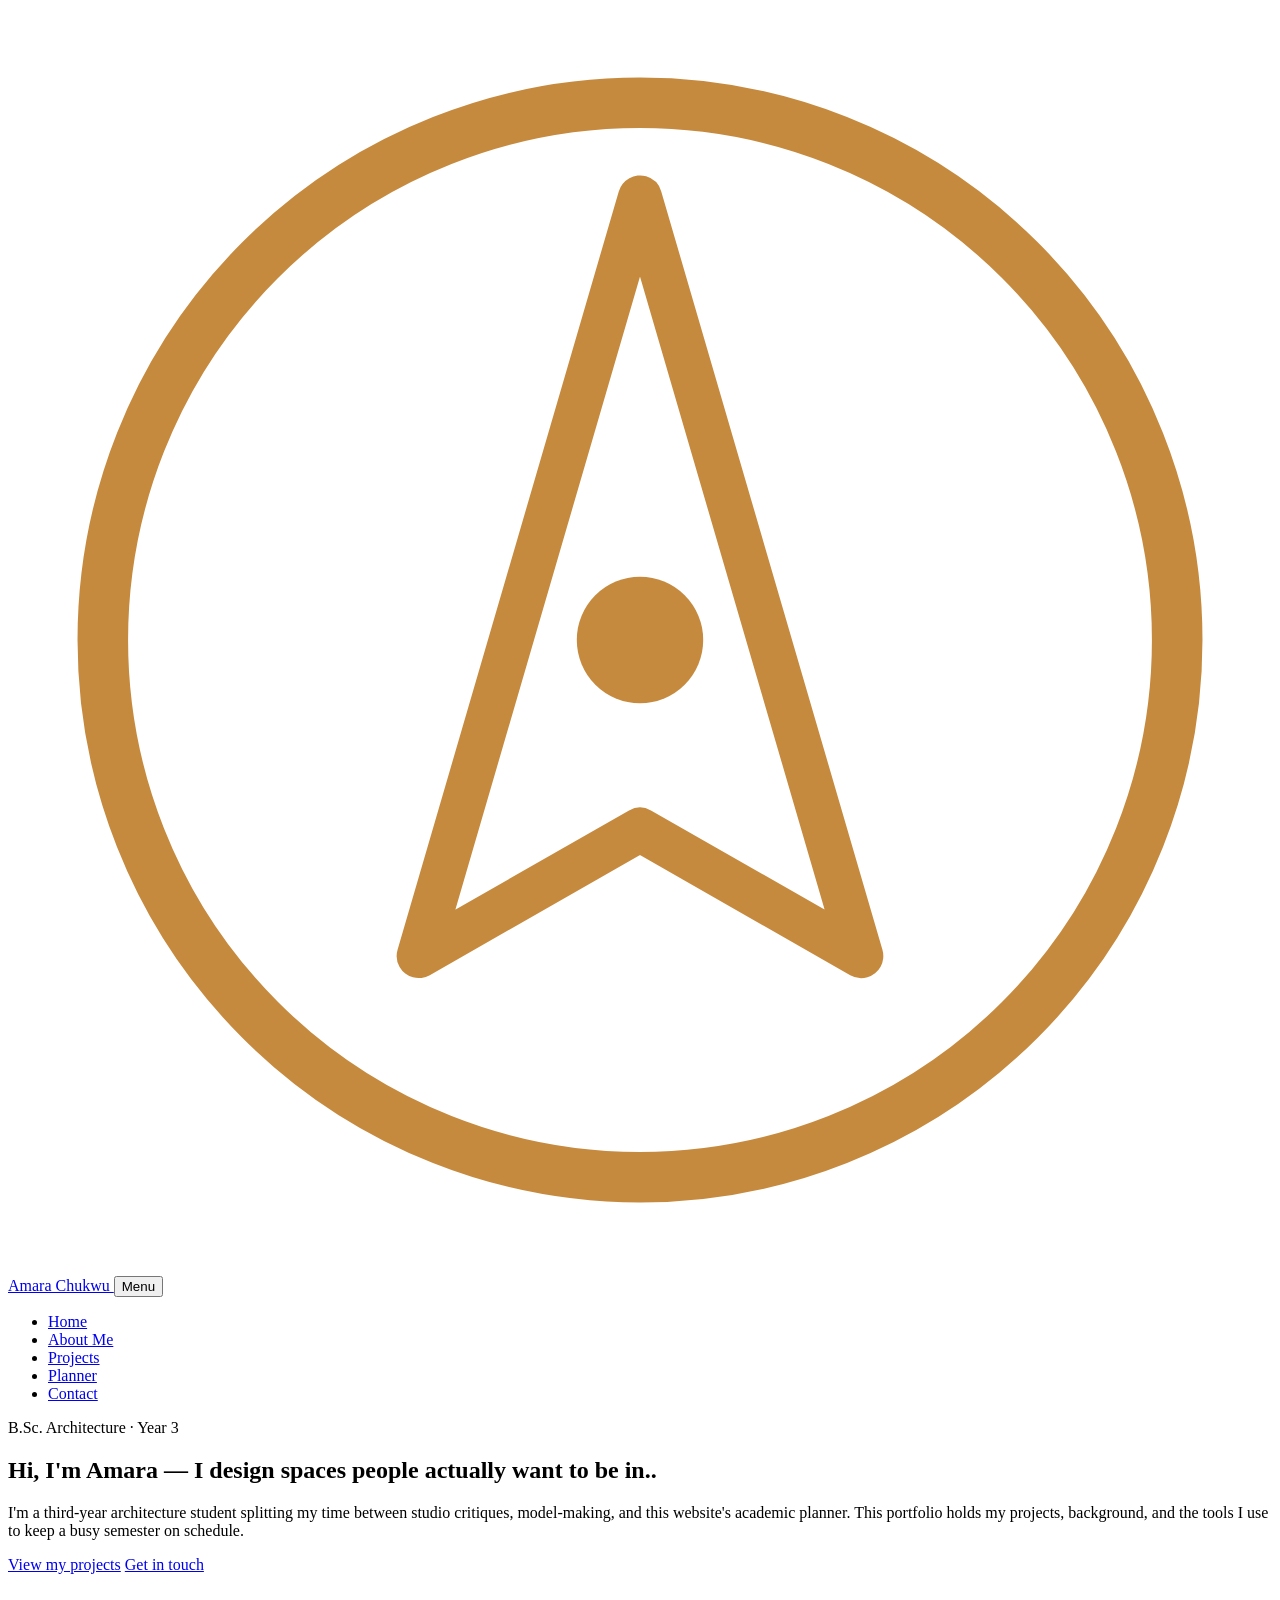
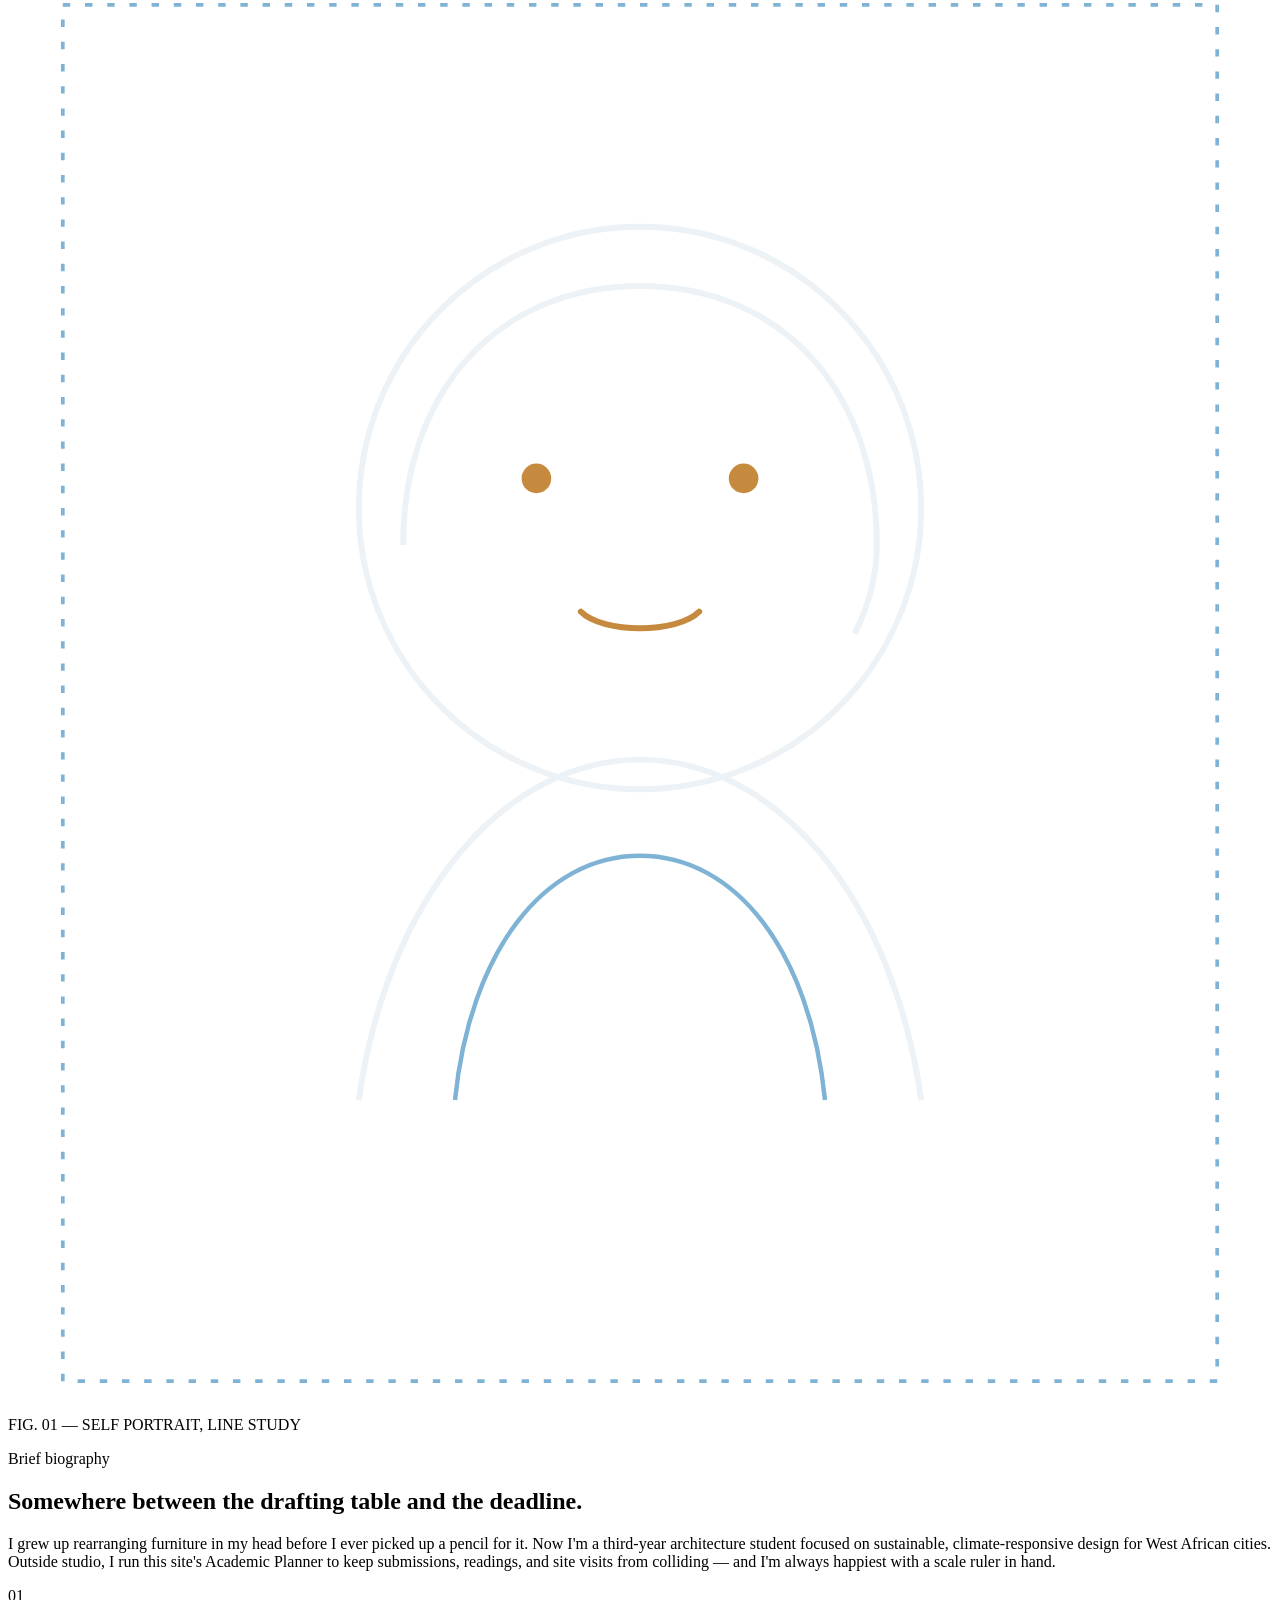
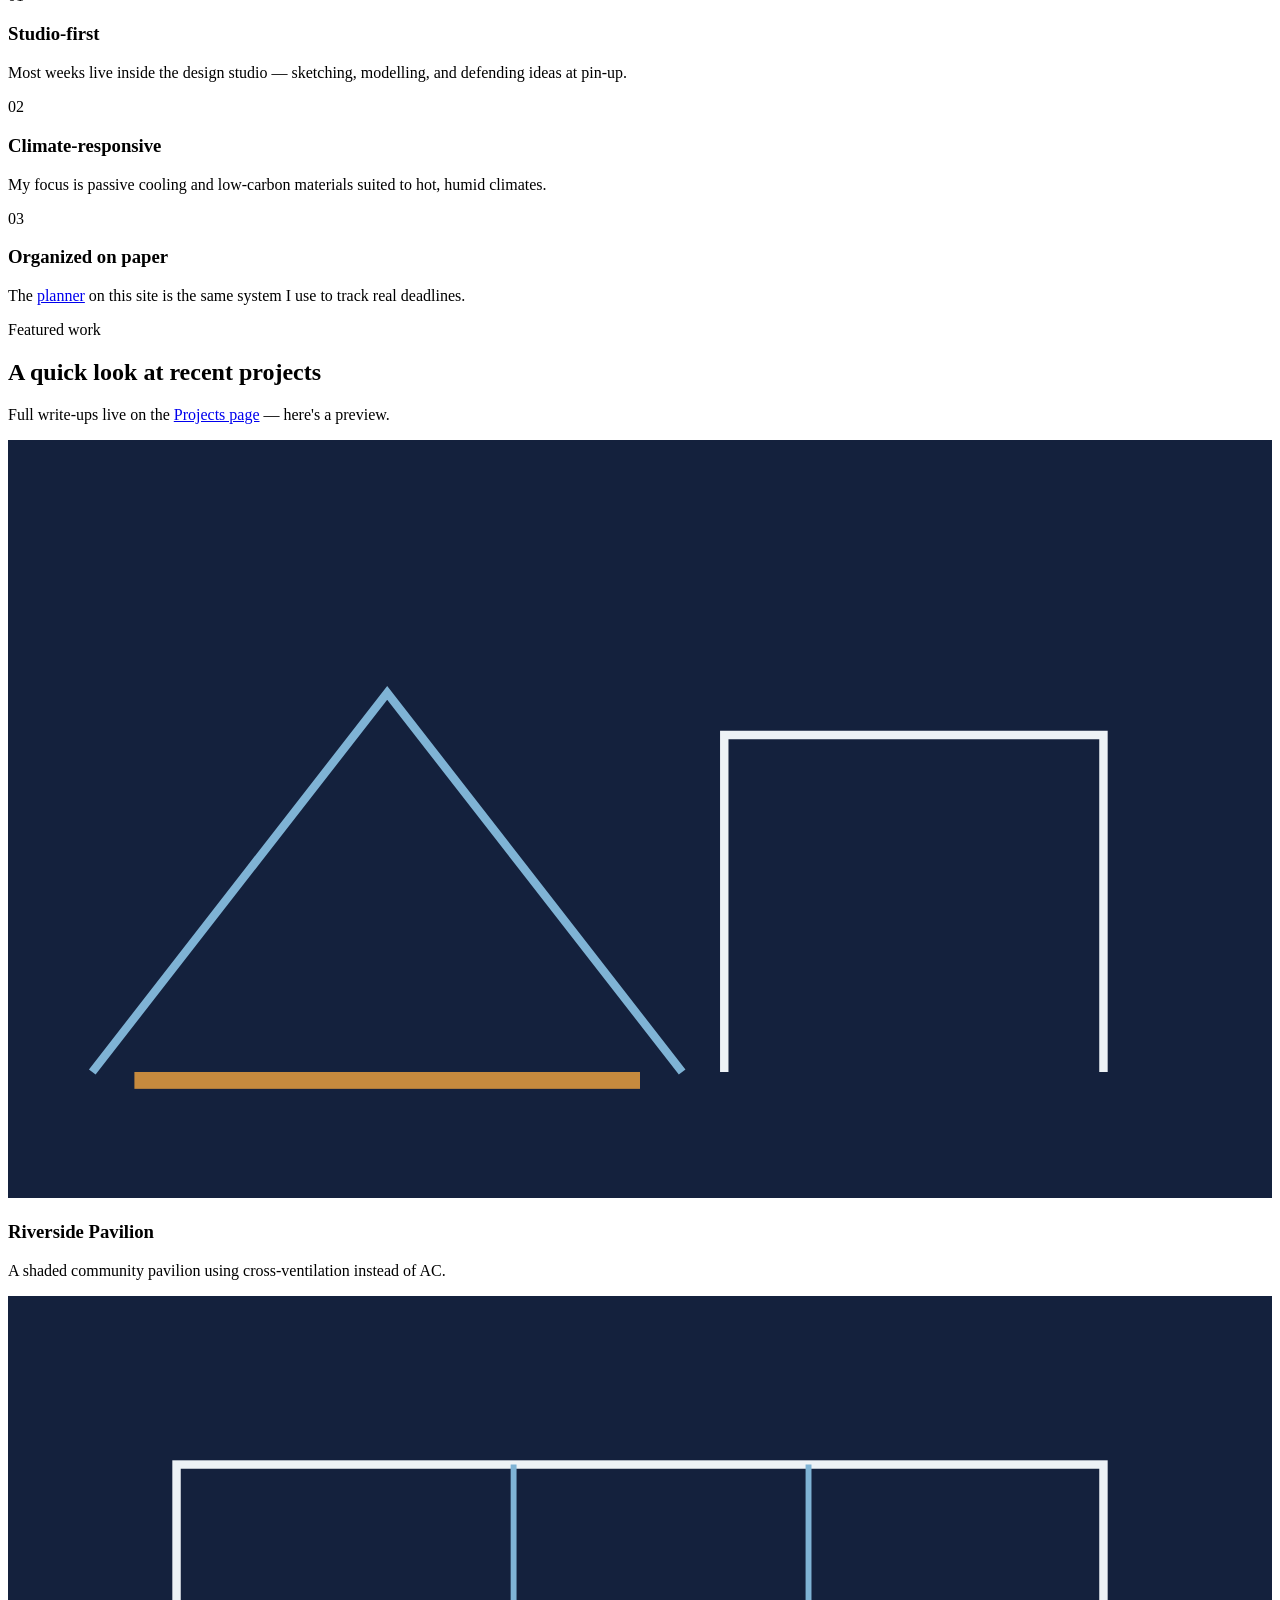
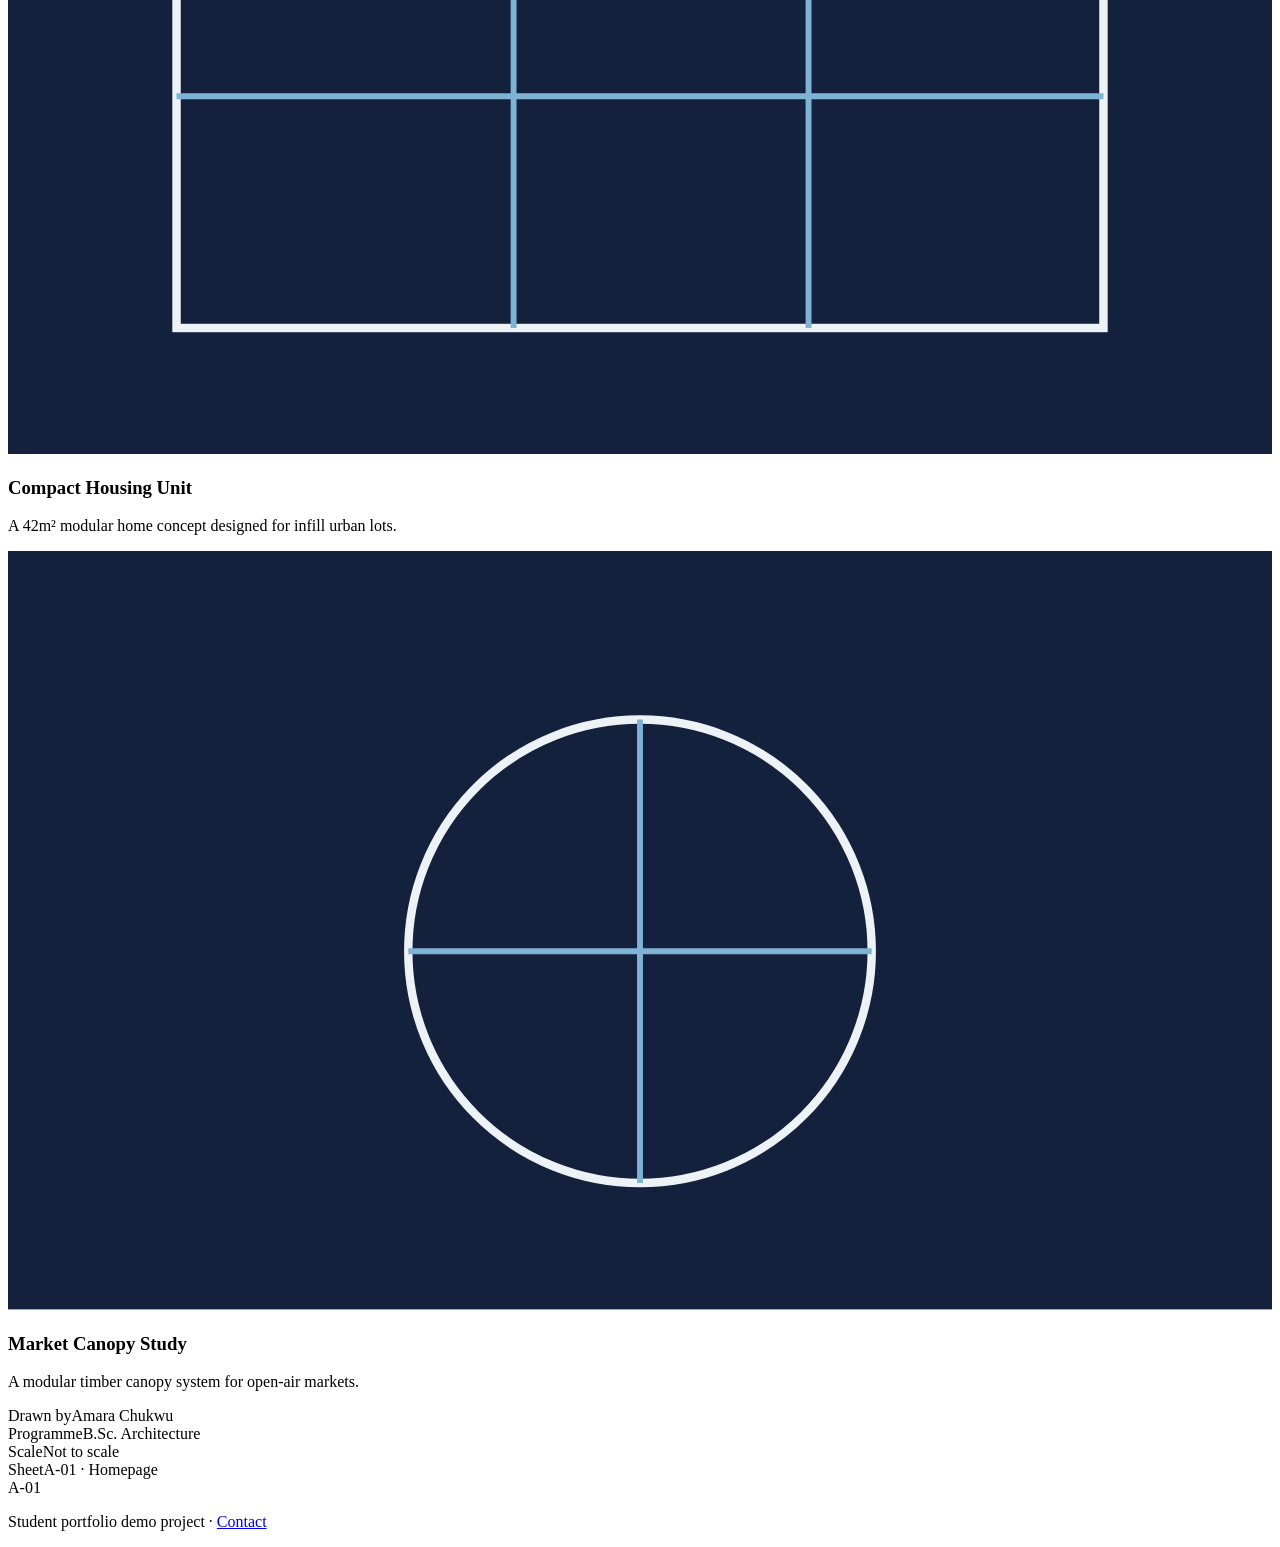
==== index.html @ 4bdb6c4f "first sample commit" ====
<!DOCTYPE html>
<html lang="en">
<head>
<meta charset="UTF-8">
<meta name="viewport" content="width=device-width, initial-scale=1.0">
<title>Amara Chukwu — Architecture Student Portfolio</title>
<meta name="description" content="Academic portfolio and planner for Amara Chukwu, third-year architecture student.">
<link rel="stylesheet" href="css/style.css">
</head>
<body>

<header class="site-header">
  <nav class="nav" aria-label="Primary">
    <a class="brand" href="index.html">
      <svg class="mark" viewBox="0 0 40 40" fill="none" xmlns="http://www.w3.org/2000/svg" aria-hidden="true">
        <circle cx="20" cy="20" r="17" stroke="#C68A3E" stroke-width="1.6"/>
        <path d="M20 6L27 30L20 26L13 30L20 6Z" stroke="#C68A3E" stroke-width="1.4" stroke-linejoin="round"/>
        <circle cx="20" cy="20" r="2" fill="#C68A3E"/>
      </svg>
      Amara Chukwu
    </a>
    <button class="nav-toggle" aria-expanded="false" aria-controls="primary-nav">Menu</button>
    <ul class="nav-links" id="primary-nav">
      <li><a href="index.html" aria-current="page">Home</a></li>
      <li><a href="about.html">About Me</a></li>
      <li><a href="projects.html">Projects</a></li>
      <li><a href="planner.html">Planner</a></li>
      <li><a href="contact.html">Contact</a></li>
    </ul>
  </nav>
</header>

<main>
  <section class="hero blueprint">
    <div class="wrap">
      <div>
        <p class="eyebrow">B.Sc. Architecture · Year 3</p>
        <h1>Hi, I'm Amara — I design spaces people actually want to be in.<span class="accent">.</span></h1>
        <p class="lede">I'm a third-year architecture student splitting my time between studio critiques, model-making, and this website's academic planner. This portfolio holds my projects, background, and the tools I use to keep a busy semester on schedule.</p>
        <div class="btn-row">
          <a class="btn btn-primary" href="projects.html">View my projects</a>
          <a class="btn btn-ghost" href="contact.html">Get in touch</a>
        </div>
      </div>
      <div>
        <figure class="portrait-frame">
          <svg viewBox="0 0 320 380" xmlns="http://www.w3.org/2000/svg" role="img" aria-labelledby="portraitTitle">
            <title id="portraitTitle">Line-drawing portrait of Amara Chukwu, drafted in blueprint style</title>
            <rect x="4" y="4" width="312" height="372" fill="none" stroke="#7FB3D5" stroke-width="1" stroke-dasharray="2 4"/>
            <circle cx="160" cy="140" r="76" fill="none" stroke="#EDF2F6" stroke-width="1.6"/>
            <path d="M96 150c0-42 26-70 64-70s64 28 64 70c0 8-2 16-6 24" fill="none" stroke="#EDF2F6" stroke-width="1.6"/>
            <path d="M84 300c8-56 40-92 76-92s68 36 76 92" fill="none" stroke="#EDF2F6" stroke-width="1.6"/>
            <path d="M110 300c4-40 24-66 50-66s46 26 50 66" fill="none" stroke="#7FB3D5" stroke-width="1.2"/>
            <circle cx="132" cy="132" r="4" fill="#C68A3E"/>
            <circle cx="188" cy="132" r="4" fill="#C68A3E"/>
            <path d="M144 168c6 6 26 6 32 0" fill="none" stroke="#C68A3E" stroke-width="1.6" stroke-linecap="round"/>
          </svg>
        </figure>
        <p class="portrait-cap">FIG. 01 — SELF PORTRAIT, LINE STUDY</p>
      </div>
    </div>
  </section>

  <section>
    <div class="wrap">
      <div class="section-head">
        <p class="eyebrow">Brief biography</p>
        <h2>Somewhere between the drafting table and the deadline.</h2>
        <p>I grew up rearranging furniture in my head before I ever picked up a pencil for it. Now I'm a third-year architecture student focused on sustainable, climate-responsive design for West African cities. Outside studio, I run this site's Academic Planner to keep submissions, readings, and site visits from colliding — and I'm always happiest with a scale ruler in hand.</p>
      </div>
      <div class="grid-3">
        <div class="card">
          <span class="sheet-tag">01</span>
          <h3>Studio-first</h3>
          <p>Most weeks live inside the design studio — sketching, modelling, and defending ideas at pin-up.</p>
        </div>
        <div class="card">
          <span class="sheet-tag">02</span>
          <h3>Climate-responsive</h3>
          <p>My focus is passive cooling and low-carbon materials suited to hot, humid climates.</p>
        </div>
        <div class="card">
          <span class="sheet-tag">03</span>
          <h3>Organized on paper</h3>
          <p>The <a href="planner.html">planner</a> on this site is the same system I use to track real deadlines.</p>
        </div>
      </div>
    </div>
  </section>

  <section class="section-alt">
    <div class="wrap">
      <div class="section-head">
        <p class="eyebrow">Featured work</p>
        <h2>A quick look at recent projects</h2>
        <p>Full write-ups live on the <a href="projects.html">Projects page</a> — here's a preview.</p>
      </div>
      <div class="grid-3">
        <div class="card">
          <div class="thumb">
            <svg viewBox="0 0 300 180" xmlns="http://www.w3.org/2000/svg" aria-hidden="true">
              <rect width="300" height="180" fill="#14213D"/>
              <path d="M20 150L90 60L160 150" fill="none" stroke="#7FB3D5" stroke-width="2"/>
              <rect x="30" y="150" width="120" height="4" fill="#C68A3E"/>
              <path d="M170 150V70h90v80" fill="none" stroke="#EDF2F6" stroke-width="2"/>
            </svg>
          </div>
          <h3>Riverside Pavilion</h3>
          <p>A shaded community pavilion using cross-ventilation instead of AC.</p>
        </div>
        <div class="card">
          <div class="thumb">
            <svg viewBox="0 0 300 180" xmlns="http://www.w3.org/2000/svg" aria-hidden="true">
              <rect width="300" height="180" fill="#14213D"/>
              <rect x="40" y="40" width="220" height="110" fill="none" stroke="#EDF2F6" stroke-width="2"/>
              <line x1="40" y1="95" x2="260" y2="95" stroke="#7FB3D5" stroke-width="1.4"/>
              <line x1="120" y1="40" x2="120" y2="150" stroke="#7FB3D5" stroke-width="1.4"/>
              <line x1="190" y1="40" x2="190" y2="150" stroke="#7FB3D5" stroke-width="1.4"/>
            </svg>
          </div>
          <h3>Compact Housing Unit</h3>
          <p>A 42m² modular home concept designed for infill urban lots.</p>
        </div>
        <div class="card">
          <div class="thumb">
            <svg viewBox="0 0 300 180" xmlns="http://www.w3.org/2000/svg" aria-hidden="true">
              <rect width="300" height="180" fill="#14213D"/>
              <circle cx="150" cy="95" r="55" fill="none" stroke="#EDF2F6" stroke-width="2"/>
              <path d="M150 40v110M95 95h110" stroke="#7FB3D5" stroke-width="1.4"/>
            </svg>
          </div>
          <h3>Market Canopy Study</h3>
          <p>A modular timber canopy system for open-air markets.</p>
        </div>
      </div>
    </div>
  </section>
</main>

<footer class="title-block">
  <div class="wrap">
    <div>
      <div class="tb-grid">
        <div><span>Drawn by</span>Amara Chukwu</div>
        <div><span>Programme</span>B.Sc. Architecture</div>
        <div><span>Scale</span>Not to scale</div>
        <div><span>Sheet</span>A-01 · Homepage</div>
      </div>
    </div>
    <div class="tb-sheet">A-01</div>
  </div>
</footer>
<p class="site-footer-bottom">Student portfolio demo project · <a href="contact.html">Contact</a></p>

<script src="js/nav.js"></script>
</body>
</html>
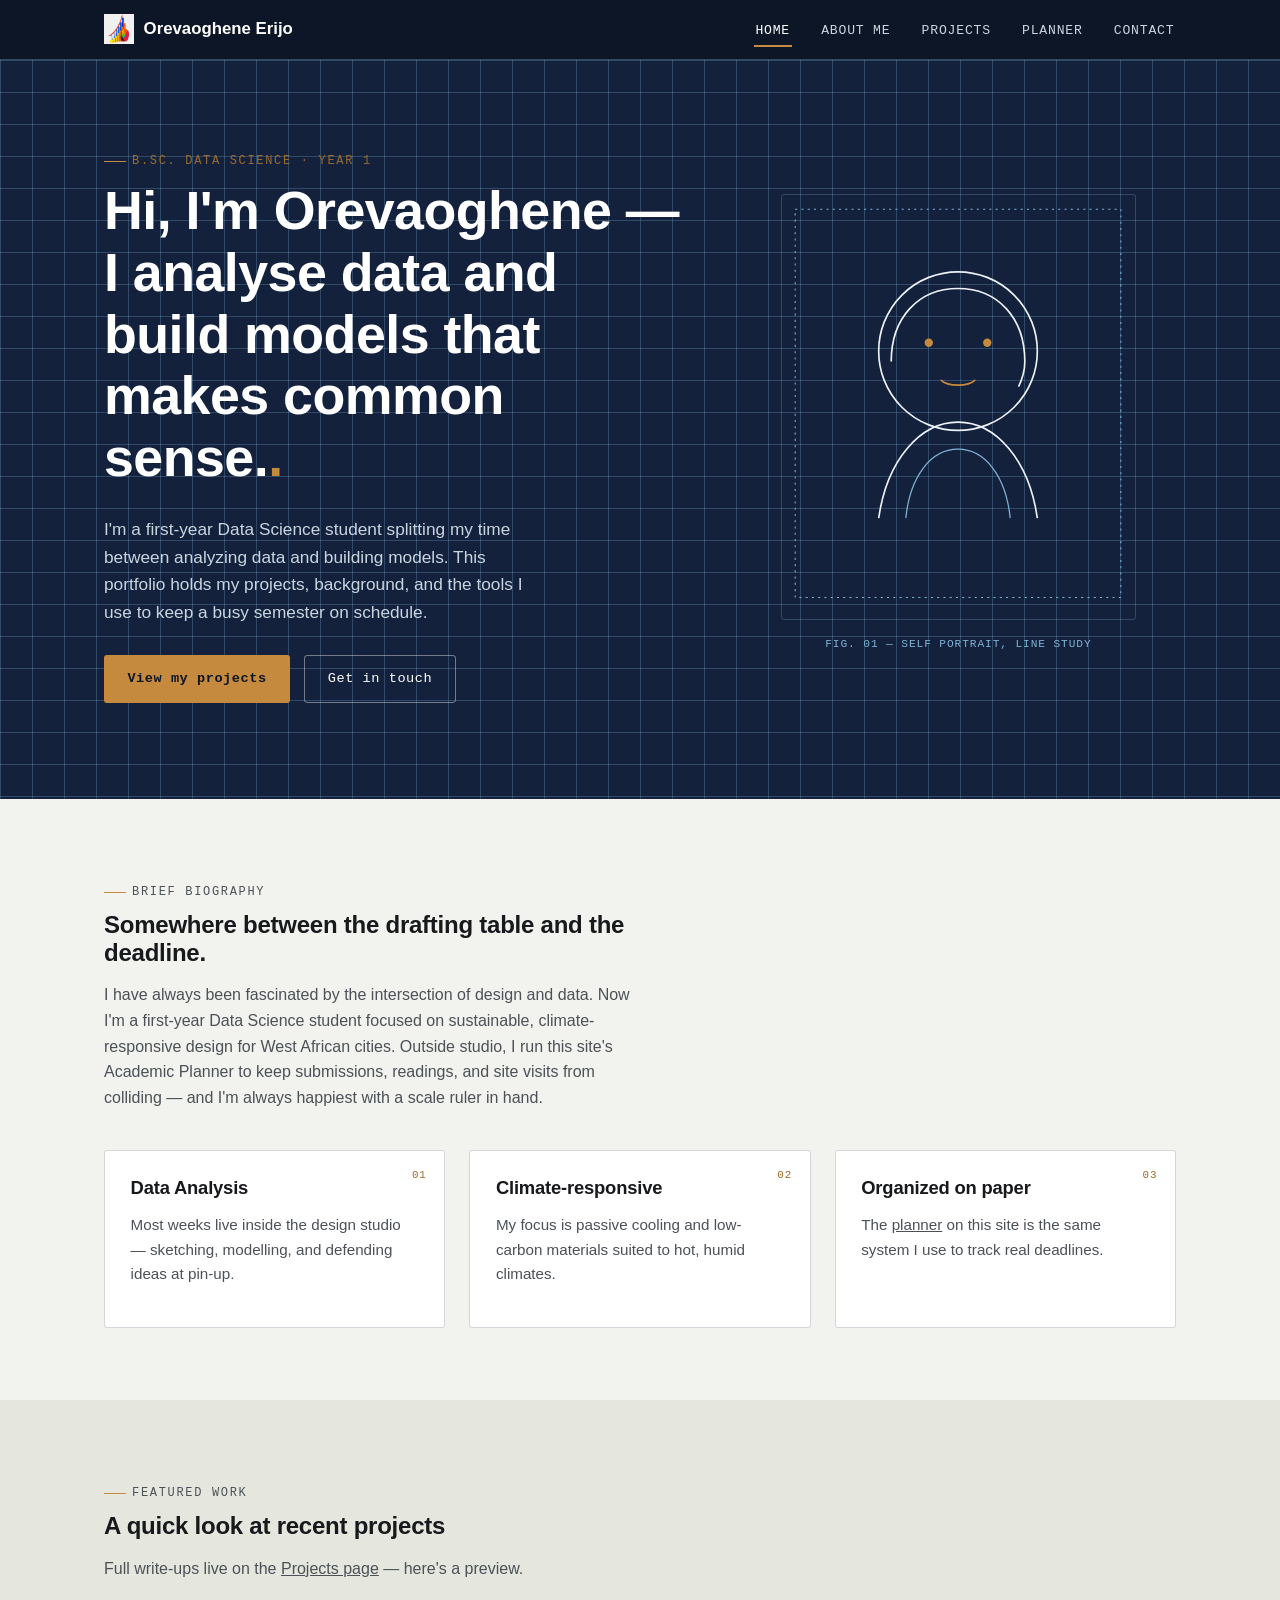
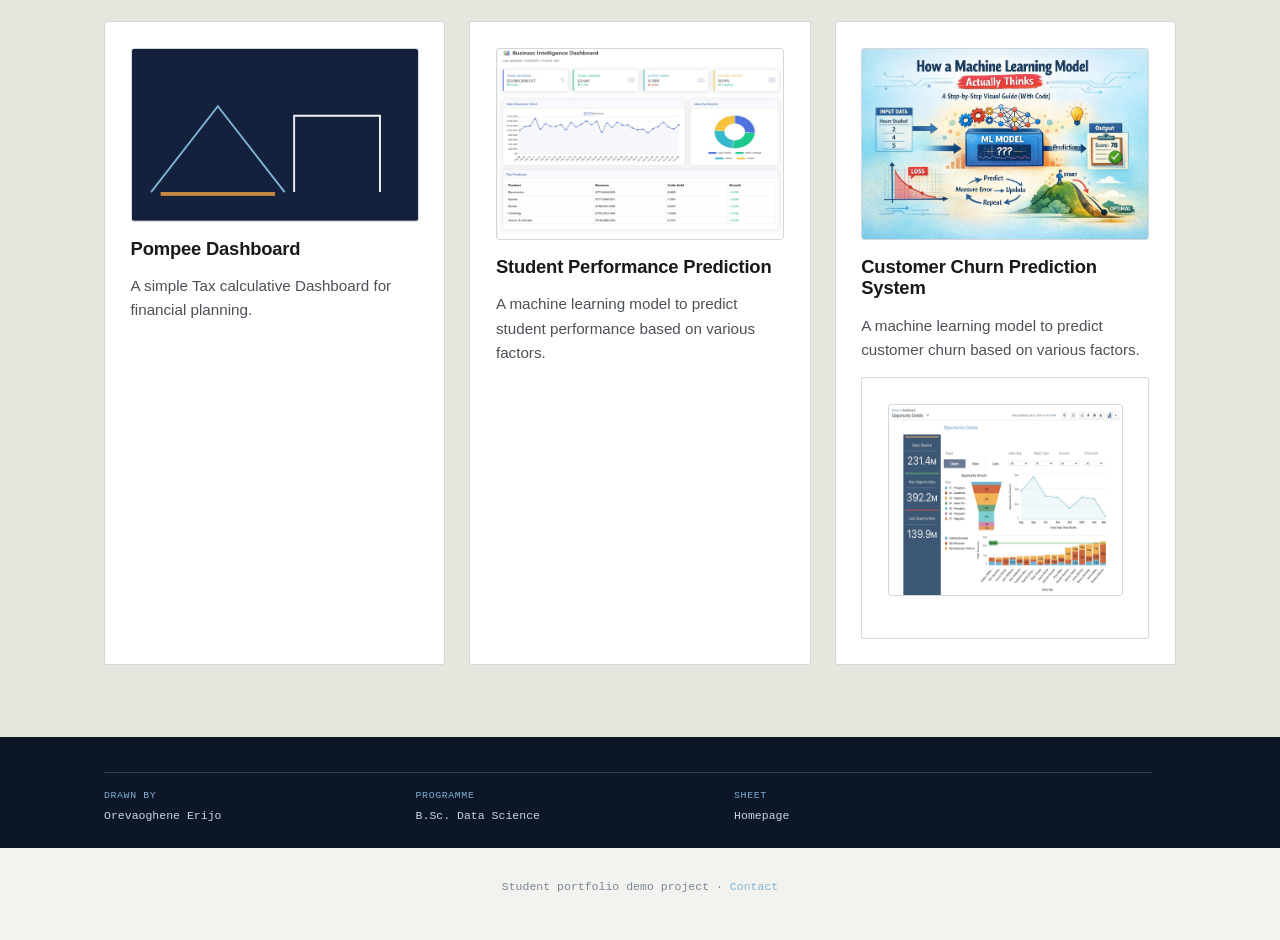
==== commit b6512304: "home page update" ====
--- a/index.html
+++ b/index.html
@@ -3,8 +3,8 @@
 <head>
 <meta charset="UTF-8">
 <meta name="viewport" content="width=device-width, initial-scale=1.0">
-<title>Amara Chukwu — Architecture Student Portfolio</title>
-<meta name="description" content="Academic portfolio and planner for Amara Chukwu, third-year architecture student.">
+<title>Orevaoghene Erijo — Data Science Student Portfolio</title>
+<meta name="description" content="Academic portfolio and planner for Orevaoghene Erijo, first-year Data Science student.">
 <link rel="stylesheet" href="css/style.css">
 </head>
 <body>
@@ -12,12 +12,19 @@
 <header class="site-header">
   <nav class="nav" aria-label="Primary">
     <a class="brand" href="index.html">
-      <svg class="mark" viewBox="0 0 40 40" fill="none" xmlns="http://www.w3.org/2000/svg" aria-hidden="true">
+      <!--<svg class="mark" viewBox="0 0 40 40" fill="none" xmlns="http://www.w3.org/2000/svg" aria-hidden="true">
         <circle cx="20" cy="20" r="17" stroke="#C68A3E" stroke-width="1.6"/>
         <path d="M20 6L27 30L20 26L13 30L20 6Z" stroke="#C68A3E" stroke-width="1.4" stroke-linejoin="round"/>
         <circle cx="20" cy="20" r="2" fill="#C68A3E"/>
       </svg>
-      Amara Chukwu
+    -->
+    <img
+      class="mark"
+      src="images/svg_img.jpg"
+      alt=""
+      aria-hidden="true"
+    />
+      Orevaoghene Erijo
     </a>
     <button class="nav-toggle" aria-expanded="false" aria-controls="primary-nav">Menu</button>
     <ul class="nav-links" id="primary-nav">
@@ -34,9 +41,9 @@
   <section class="hero blueprint">
     <div class="wrap">
       <div>
-        <p class="eyebrow">B.Sc. Architecture · Year 3</p>
-        <h1>Hi, I'm Amara — I design spaces people actually want to be in.<span class="accent">.</span></h1>
-        <p class="lede">I'm a third-year architecture student splitting my time between studio critiques, model-making, and this website's academic planner. This portfolio holds my projects, background, and the tools I use to keep a busy semester on schedule.</p>
+        <p class="eyebrow">B.Sc. Data Science · Year 1</p>
+        <h1>Hi, I'm Orevaoghene — I analyse data and build models that makes common sense.<span class="accent">.</span></h1>
+        <p class="lede">I'm a first-year Data Science student splitting my time between analyzing data and building models. This portfolio holds my projects, background, and the tools I use to keep a busy semester on schedule.</p>
         <div class="btn-row">
           <a class="btn btn-primary" href="projects.html">View my projects</a>
           <a class="btn btn-ghost" href="contact.html">Get in touch</a>
@@ -45,7 +52,7 @@
       <div>
         <figure class="portrait-frame">
           <svg viewBox="0 0 320 380" xmlns="http://www.w3.org/2000/svg" role="img" aria-labelledby="portraitTitle">
-            <title id="portraitTitle">Line-drawing portrait of Amara Chukwu, drafted in blueprint style</title>
+            <title id="portraitTitle">Line-drawing portrait of Orevaoghene Erijo, drafted in blueprint style</title>
             <rect x="4" y="4" width="312" height="372" fill="none" stroke="#7FB3D5" stroke-width="1" stroke-dasharray="2 4"/>
             <circle cx="160" cy="140" r="76" fill="none" stroke="#EDF2F6" stroke-width="1.6"/>
             <path d="M96 150c0-42 26-70 64-70s64 28 64 70c0 8-2 16-6 24" fill="none" stroke="#EDF2F6" stroke-width="1.6"/>
@@ -66,12 +73,12 @@
       <div class="section-head">
         <p class="eyebrow">Brief biography</p>
         <h2>Somewhere between the drafting table and the deadline.</h2>
-        <p>I grew up rearranging furniture in my head before I ever picked up a pencil for it. Now I'm a third-year architecture student focused on sustainable, climate-responsive design for West African cities. Outside studio, I run this site's Academic Planner to keep submissions, readings, and site visits from colliding — and I'm always happiest with a scale ruler in hand.</p>
+        <p>I have always been fascinated by the intersection of design and data. Now I'm a first-year Data Science student focused on sustainable, climate-responsive design for West African cities. Outside studio, I run this site's Academic Planner to keep submissions, readings, and site visits from colliding — and I'm always happiest with a scale ruler in hand.</p>
       </div>
       <div class="grid-3">
         <div class="card">
           <span class="sheet-tag">01</span>
-          <h3>Studio-first</h3>
+          <h3>Data Analysis</h3>
           <p>Most weeks live inside the design studio — sketching, modelling, and defending ideas at pin-up.</p>
         </div>
         <div class="card">
@@ -105,11 +112,12 @@
               <path d="M170 150V70h90v80" fill="none" stroke="#EDF2F6" stroke-width="2"/>
             </svg>
           </div>
-          <h3>Riverside Pavilion</h3>
-          <p>A shaded community pavilion using cross-ventilation instead of AC.</p>
+          <h3>Pompee Dashboard</h3>
+          <p>A simple Tax calculative Dashboard for financial planning.</p>
         </div>
         <div class="card">
           <div class="thumb">
+            <!--
             <svg viewBox="0 0 300 180" xmlns="http://www.w3.org/2000/svg" aria-hidden="true">
               <rect width="300" height="180" fill="#14213D"/>
               <rect x="40" y="40" width="220" height="110" fill="none" stroke="#EDF2F6" stroke-width="2"/>
@@ -117,20 +125,30 @@
               <line x1="120" y1="40" x2="120" y2="150" stroke="#7FB3D5" stroke-width="1.4"/>
               <line x1="190" y1="40" x2="190" y2="150" stroke="#7FB3D5" stroke-width="1.4"/>
             </svg>
+            -->
+            <img src="images/tax.jpg" alt="Pompee Dashboard" width="300" height="190">
           </div>
-          <h3>Compact Housing Unit</h3>
-          <p>A 42m² modular home concept designed for infill urban lots.</p>
+          <h3>Student Performance Prediction</h3>
+          <p>A machine learning model to predict student performance based on various factors.</p>
         </div>
         <div class="card">
           <div class="thumb">
+            <!--
             <svg viewBox="0 0 300 180" xmlns="http://www.w3.org/2000/svg" aria-hidden="true">
               <rect width="300" height="180" fill="#14213D"/>
               <circle cx="150" cy="95" r="55" fill="none" stroke="#EDF2F6" stroke-width="2"/>
               <path d="M150 40v110M95 95h110" stroke="#7FB3D5" stroke-width="1.4"/>
             </svg>
+            -->
+            <img src="images/scps.jpg" alt="Student Performance Prediction" width="300" height="190">
           </div>
-          <h3>Market Canopy Study</h3>
-          <p>A modular timber canopy system for open-air markets.</p>
+          <h3>Customer Churn Prediction System</h3>
+          <p>A machine learning model to predict customer churn based on various factors.</p>
+          <div class="card">
+            <div class="thumb">
+              <img src="images/ccp.jpg" alt="Customer Churn Prediction System" width="300" height="190">
+            </div>
+          </div>
         </div>
       </div>
     </div>
@@ -141,13 +159,15 @@
   <div class="wrap">
     <div>
       <div class="tb-grid">
-        <div><span>Drawn by</span>Amara Chukwu</div>
-        <div><span>Programme</span>B.Sc. Architecture</div>
+        <div><span>Drawn by</span>Orevaoghene Erijo</div>
+        <div><span>Programme</span>B.Sc. Data Science</div>
+       <!--
         <div><span>Scale</span>Not to scale</div>
-        <div><span>Sheet</span>A-01 · Homepage</div>
+        --> 
+        <div><span>Sheet</span> Homepage</div>
       </div>
     </div>
-    <div class="tb-sheet">A-01</div>
+   <!-- <div class="tb-sheet">A-01</div> -->
   </div>
 </footer>
 <p class="site-footer-bottom">Student portfolio demo project · <a href="contact.html">Contact</a></p>
--- a/css/style.css
+++ b/css/style.css
@@ -0,0 +1,536 @@
+/* =========================================================
+   OREVAOGHENE CSS DESIGN
+   ========================================================= */
+
+@import url('https://fonts.googleapis.com/css2?family=Space+Grotesk:wght@400;500;600;700&family=IBM+Plex+Sans:wght@400;500;600&family=IBM+Plex+Mono:wght@400;500&display=swap');
+
+:root {
+  /* ---- color tokens ---- */
+  --navy:        #14213D;
+  --navy-deep:   #0D1626;
+  --blue-line:   #7FB3D5;
+  --blue-line-soft: rgba(127, 179, 213, 0.28);
+  --paper:       #F2F3EF;
+  --paper-dim:   #E5E7DF;
+  --paper-card:  #FFFFFF;
+  --ink:         #17191C;
+  --ink-soft:    #4B5157;
+  --brass:       #C68A3E;
+  --brass-dark:  #9C6B2C;
+  --ok:          #3E8A5C;
+  --danger:      #B3462C;
+
+  /* ---- type ---- */
+  --font-display: 'Space Grotesk', sans-serif;
+  --font-body:    'IBM Plex Sans', sans-serif;
+  --font-mono:    'IBM Plex Mono', monospace;
+
+  /* ---- layout ---- */
+  --max-w: 1120px;
+  --radius: 3px;
+  --border: 1px solid rgba(20, 33, 61, 0.18);
+}
+
+* { box-sizing: border-box; }
+html { scroll-behavior: smooth; }
+
+body {
+  margin: 0;
+  font-family: var(--font-body);
+  color: var(--ink);
+  background: var(--paper);
+  line-height: 1.6;
+  -webkit-font-smoothing: antialiased;
+}
+
+img { max-width: 100%; display: block; }
+a { color: inherit; }
+
+h1, h2, h3, h4 {
+  font-family: var(--font-display);
+  margin: 0 0 0.5em 0;
+  line-height: 1.15;
+  letter-spacing: -0.01em;
+}
+
+.eyebrow {
+  font-family: var(--font-mono);
+  font-size: 0.75rem;
+  letter-spacing: 0.14em;
+  text-transform: uppercase;
+  color: var(--brass-dark);
+  display: inline-flex;
+  align-items: center;
+  gap: 0.5em;
+  margin-bottom: 0.75em;
+}
+.eyebrow::before {
+  content: "";
+  width: 22px;
+  height: 1px;
+  background: var(--brass);
+  display: inline-block;
+}
+
+.wrap {
+  max-width: var(--max-w);
+  margin: 0 auto;
+  padding: 0 1.5rem;
+}
+
+/* ================= BLUEPRINT GRID BACKGROUND ================= */
+.blueprint {
+  background-color: var(--navy);
+  background-image:
+    linear-gradient(var(--blue-line-soft) 1px, transparent 1px),
+    linear-gradient(90deg, var(--blue-line-soft) 1px, transparent 1px);
+  background-size: 32px 32px;
+  color: #EDF2F6;
+  position: relative;
+}
+
+/* ================= NAVIGATION ================= */
+.site-header {
+  background: var(--navy-deep);
+  border-bottom: 1px solid rgba(127,179,213,0.35);
+  position: sticky;
+  top: 0;
+  z-index: 50;
+}
+.nav {
+  display: flex;
+  align-items: center;
+  justify-content: space-between;
+  padding: 0.9rem 1.5rem;
+  max-width: var(--max-w);
+  margin: 0 auto;
+}
+.brand {
+  display: flex;
+  align-items: center;
+  gap: 0.6rem;
+  font-family: var(--font-display);
+  font-weight: 600;
+  font-size: 1.05rem;
+  color: #fff;
+  text-decoration: none;
+}
+.brand .mark {
+  width: 30px; height: 30px;
+  flex-shrink: 0;
+}
+.nav-links {
+  list-style: none;
+  display: flex;
+  gap: 1.75rem;
+  margin: 0;
+  padding: 0;
+}
+.nav-links a {
+  text-decoration: none;
+  color: #C9D6E0;
+  font-family: var(--font-mono);
+  font-size: 0.82rem;
+  letter-spacing: 0.06em;
+  text-transform: uppercase;
+  padding: 0.4rem 0.1rem;
+  border-bottom: 2px solid transparent;
+  transition: color 0.2s ease, border-color 0.2s ease;
+}
+.nav-links a:hover,
+.nav-links a[aria-current="page"] {
+  color: #fff;
+  border-bottom-color: var(--brass);
+}
+.nav-toggle {
+  display: none;
+  background: none;
+  border: 1px solid rgba(255,255,255,0.4);
+  color: #fff;
+  border-radius: var(--radius);
+  padding: 0.4rem 0.6rem;
+  font-family: var(--font-mono);
+  cursor: pointer;
+}
+
+@media (max-width: 760px) {
+  .nav-toggle { display: inline-block; }
+  .nav-links {
+    position: absolute;
+    top: 100%; left: 0; right: 0;
+    background: var(--navy-deep);
+    flex-direction: column;
+    gap: 0;
+    max-height: 0;
+    overflow: hidden;
+    transition: max-height 0.28s ease;
+    border-bottom: 1px solid rgba(127,179,213,0.35);
+  }
+  .nav-links.open { max-height: 320px; }
+  .nav-links li { border-top: 1px solid rgba(127,179,213,0.15); }
+  .nav-links a { display: block; padding: 0.9rem 1.5rem; }
+}
+
+/* ================= HERO ================= */
+.hero {
+  padding: 5rem 0 6rem;
+  overflow: hidden;
+}
+.hero .wrap {
+  display: grid;
+  grid-template-columns: 1.15fr 0.85fr;
+  gap: 3rem;
+  align-items: center;
+}
+.hero h1 {
+  font-size: clamp(2.2rem, 4.2vw, 3.4rem);
+  color: #fff;
+}
+.hero h1 .accent { color: var(--brass); }
+.hero p.lede {
+  font-size: 1.08rem;
+  color: #C9D6E0;
+  max-width: 46ch;
+}
+.btn-row { display: flex; gap: 0.9rem; margin-top: 1.8rem; flex-wrap: wrap; }
+.btn {
+  font-family: var(--font-mono);
+  font-size: 0.85rem;
+  letter-spacing: 0.04em;
+  text-decoration: none;
+  padding: 0.75rem 1.4rem;
+  border-radius: var(--radius);
+  display: inline-flex;
+  align-items: center;
+  gap: 0.5em;
+  transition: transform 0.15s ease, box-shadow 0.15s ease;
+  border: 1px solid transparent;
+}
+.btn:hover { transform: translateY(-2px); }
+.btn-primary { background: var(--brass); color: var(--navy-deep); font-weight: 600; }
+.btn-primary:hover { box-shadow: 0 6px 18px rgba(198,138,62,0.35); }
+.btn-ghost { border-color: rgba(255,255,255,0.4); color: #fff; }
+.btn-ghost:hover { border-color: var(--brass); color: var(--brass); }
+
+/* portrait line-art frame */
+.portrait-frame {
+  border: 1px solid var(--blue-line-soft);
+  border-radius: var(--radius);
+  padding: 0.6rem;
+  animation: drawIn 1.1s ease-out both;
+}
+@keyframes drawIn {
+  from { opacity: 0; transform: translateY(14px); }
+  to   { opacity: 1; transform: translateY(0); }
+}
+.portrait-frame svg { width: 100%; height: auto; }
+.portrait-cap {
+  font-family: var(--font-mono);
+  font-size: 0.7rem;
+  color: var(--blue-line);
+  text-align: center;
+  margin-top: 0.5rem;
+  letter-spacing: 0.08em;
+}
+
+/* ================= SECTIONS ================= */
+section { padding: 4.5rem 0; }
+.section-alt { background: var(--paper-dim); }
+.section-head { max-width: 60ch; margin-bottom: 2.5rem; }
+.section-head p { color: var(--ink-soft); }
+
+/* ================= CARDS / GRID ================= */
+.grid-3 {
+  display: grid;
+  grid-template-columns: repeat(3, 1fr);
+  gap: 1.5rem;
+}
+.grid-2 {
+  display: grid;
+  grid-template-columns: repeat(2, 1fr);
+  gap: 1.5rem;
+}
+@media (max-width: 860px) {
+  .grid-3, .grid-2 { grid-template-columns: 1fr; }
+  .hero .wrap { grid-template-columns: 1fr; }
+  .hero { padding: 3.2rem 0 3.5rem; text-align: left; }
+}
+
+.card {
+  background: var(--paper-card);
+  border: var(--border);
+  border-radius: var(--radius);
+  padding: 1.6rem;
+  transition: transform 0.2s ease, box-shadow 0.2s ease;
+  position: relative;
+}
+.card:hover { transform: translateY(-4px); box-shadow: 0 10px 26px rgba(20,33,61,0.1); }
+.card .sheet-tag {
+  font-family: var(--font-mono);
+  font-size: 0.68rem;
+  color: var(--brass-dark);
+  letter-spacing: 0.08em;
+  position: absolute;
+  top: 1rem; right: 1.1rem;
+}
+.card h3 { font-size: 1.15rem; margin-bottom: 0.4rem; }
+.card p { color: var(--ink-soft); font-size: 0.95rem; }
+.card .thumb { border-radius: var(--radius); margin-bottom: 1rem; overflow: hidden; border: var(--border); }
+.card .thumb svg { display: block; width: 100%; }
+.card a.card-link {
+  font-family: var(--font-mono);
+  font-size: 0.8rem;
+  color: var(--navy);
+  text-decoration: none;
+  display: inline-block;
+  margin-top: 0.9rem;
+  border-bottom: 1px solid var(--brass);
+}
+.card a.card-link:hover { color: var(--brass-dark); }
+
+/* ================= TABLES ================= */
+table {
+  width: 100%;
+  border-collapse: collapse;
+  font-size: 0.94rem;
+  background: var(--paper-card);
+  border: var(--border);
+}
+caption {
+  text-align: left;
+  font-family: var(--font-mono);
+  font-size: 0.75rem;
+  letter-spacing: 0.08em;
+  text-transform: uppercase;
+  color: var(--brass-dark);
+  margin-bottom: 0.6rem;
+}
+th, td {
+  text-align: left;
+  padding: 0.75rem 1rem;
+  border-bottom: var(--border);
+}
+thead th {
+  font-family: var(--font-mono);
+  font-size: 0.75rem;
+  letter-spacing: 0.05em;
+  text-transform: uppercase;
+  background: var(--navy);
+  color: #fff;
+}
+tbody tr:hover { background: rgba(198,138,62,0.06); }
+
+/* ================= SKILL / TAG LISTS ================= */
+.tag-list { list-style: none; margin: 0; padding: 0; display: flex; flex-wrap: wrap; gap: 0.6rem; }
+.tag-list li {
+  font-family: var(--font-mono);
+  font-size: 0.8rem;
+  border: 1px solid var(--brass);
+  color: var(--brass-dark);
+  padding: 0.35rem 0.75rem;
+  border-radius: 999px;
+}
+.plain-list { padding-left: 1.2rem; color: var(--ink-soft); }
+.plain-list li { margin-bottom: 0.4rem; }
+
+/* ================= FORMS ================= */
+form.stack { display: grid; gap: 1.3rem; max-width: 620px; }
+.field { display: grid; gap: 0.4rem; }
+.field label {
+  font-family: var(--font-mono);
+  font-size: 0.78rem;
+  letter-spacing: 0.05em;
+  text-transform: uppercase;
+  color: var(--ink-soft);
+}
+.field input,
+.field textarea {
+  font-family: var(--font-body);
+  font-size: 0.98rem;
+  padding: 0.75rem 0.9rem;
+  border: 1px solid rgba(20,33,61,0.28);
+  border-radius: var(--radius);
+  background: var(--paper-card);
+  color: var(--ink);
+  transition: border-color 0.15s ease, box-shadow 0.15s ease;
+}
+.field input:focus,
+.field textarea:focus {
+  outline: none;
+  border-color: var(--brass);
+  box-shadow: 0 0 0 3px rgba(198,138,62,0.18);
+}
+.field .error-msg {
+  font-family: var(--font-mono);
+  font-size: 0.78rem;
+  color: var(--danger);
+  min-height: 1.1em;
+}
+.field.has-error input,
+.field.has-error textarea { border-color: var(--danger); }
+.form-status {
+  font-family: var(--font-mono);
+  font-size: 0.9rem;
+  padding: 0.9rem 1rem;
+  border-radius: var(--radius);
+  display: none;
+}
+.form-status.success { display: block; background: rgba(62,138,92,0.12); color: var(--ok); border: 1px solid var(--ok); }
+.form-status.error { display: block; background: rgba(179,70,44,0.1); color: var(--danger); border: 1px solid var(--danger); }
+
+/* ================= PLANNER ================= */
+.planner-panel {
+  background: var(--paper-card);
+  border: var(--border);
+  border-radius: var(--radius);
+  padding: 2rem;
+}
+.task-form { display: flex; gap: 0.75rem; flex-wrap: wrap; margin-bottom: 1.5rem; }
+.task-form input[type="text"] {
+  flex: 1 1 220px;
+  padding: 0.7rem 0.9rem;
+  border: 1px solid rgba(20,33,61,0.28);
+  border-radius: var(--radius);
+  font-family: var(--font-body);
+}
+.task-form select {
+  padding: 0.7rem 0.6rem;
+  border: 1px solid rgba(20,33,61,0.28);
+  border-radius: var(--radius);
+  font-family: var(--font-mono);
+  font-size: 0.85rem;
+  background: var(--paper-card);
+}
+.task-stats {
+  display: flex; gap: 1.5rem; flex-wrap: wrap;
+  font-family: var(--font-mono);
+  font-size: 0.8rem;
+  color: var(--ink-soft);
+  margin-bottom: 1.2rem;
+  padding-bottom: 1.2rem;
+  border-bottom: var(--border);
+}
+.task-stats strong { color: var(--navy); }
+.task-list { list-style: none; margin: 0; padding: 0; display: grid; gap: 0.6rem; }
+.task-item {
+  display: flex;
+  align-items: center;
+  gap: 0.9rem;
+  padding: 0.85rem 1rem;
+  border: var(--border);
+  border-left: 3px solid var(--brass);
+  border-radius: var(--radius);
+  background: var(--paper);
+  animation: taskIn 0.25s ease-out;
+}
+@keyframes taskIn {
+  from { opacity: 0; transform: translateX(-8px); }
+  to   { opacity: 1; transform: translateX(0); }
+}
+.task-item.done { border-left-color: var(--ok); opacity: 0.65; }
+.task-item.done .task-text { text-decoration: line-through; }
+.task-item input[type="checkbox"] { width: 18px; height: 18px; accent-color: var(--ok); cursor: pointer; }
+.task-text { flex: 1; }
+.task-due { font-family: var(--font-mono); font-size: 0.72rem; color: var(--brass-dark); }
+.task-del {
+  background: none; border: none; cursor: pointer;
+  color: var(--danger); font-family: var(--font-mono); font-size: 0.75rem;
+  padding: 0.3rem 0.5rem; border-radius: var(--radius);
+  transition: background 0.15s ease;
+}
+.task-del:hover { background: rgba(179,70,44,0.12); }
+.empty-state {
+  text-align: center;
+  padding: 2.5rem 1rem;
+  color: var(--ink-soft);
+  font-family: var(--font-mono);
+  font-size: 0.85rem;
+}
+
+/* ================= MEDIA (video/audio) ================= */
+.media-frame {
+  border: var(--border);
+  border-radius: var(--radius);
+  overflow: hidden;
+  background: #000;
+}
+.media-frame video, .media-frame audio { width: 100%; display: block; }
+.audio-card {
+  background: var(--paper-card);
+  border: var(--border);
+  border-radius: var(--radius);
+  padding: 1.2rem 1.4rem;
+}
+.audio-card audio { width: 100%; }
+
+/* ================= TITLE BLOCK (signature element) ================= */
+.title-block {
+  background: var(--navy-deep);
+  color: #C9D6E0;
+  padding: 2.2rem 0 1.4rem;
+}
+.title-block .wrap {
+  display: grid;
+  grid-template-columns: 1fr auto;
+  gap: 1.5rem;
+  align-items: end;
+}
+.tb-grid {
+  display: grid;
+  grid-template-columns: repeat(4, auto);
+  gap: 0 1.6rem;
+  font-family: var(--font-mono);
+  font-size: 0.72rem;
+  border-top: 1px solid var(--blue-line-soft);
+  padding-top: 0.9rem;
+}
+.tb-grid div span {
+  display: block;
+  color: var(--blue-line);
+  text-transform: uppercase;
+  letter-spacing: 0.06em;
+  font-size: 0.62rem;
+  margin-bottom: 0.2rem;
+}
+.tb-sheet {
+  font-family: var(--font-display);
+  font-size: 2rem;
+  color: var(--brass);
+  border: 1px solid var(--brass);
+  padding: 0.3rem 0.9rem;
+  border-radius: var(--radius);
+}
+.site-footer-bottom {
+  text-align: center;
+  font-family: var(--font-mono);
+  font-size: 0.72rem;
+  color: #7A8794;
+  padding: 1.2rem 0 2rem;
+}
+.site-footer-bottom a { color: var(--blue-line); text-decoration: none; }
+
+@media (max-width: 640px) {
+  .tb-grid { grid-template-columns: repeat(2, auto); row-gap: 0.6rem; }
+  .title-block .wrap { grid-template-columns: 1fr; }
+}
+
+/* ================= REDUCED MOTION ================= */
+@media (prefers-reduced-motion: reduce) {
+  html { scroll-behavior: auto; }
+  * { animation-duration: 0.001ms !important; animation-iteration-count: 1 !important; transition-duration: 0.001ms !important; }
+}
+
+/* ================= UTILITY ================= */
+.visually-hidden {
+  position: absolute;
+  width: 1px; height: 1px;
+  overflow: hidden;
+  clip: rect(0,0,0,0);
+  white-space: nowrap;
+}
+
+/* ================= FOCUS VISIBILITY ================= */
+a:focus-visible, button:focus-visible, input:focus-visible, textarea:focus-visible, select:focus-visible {
+  outline: 2px solid var(--brass);
+  outline-offset: 2px;
+}
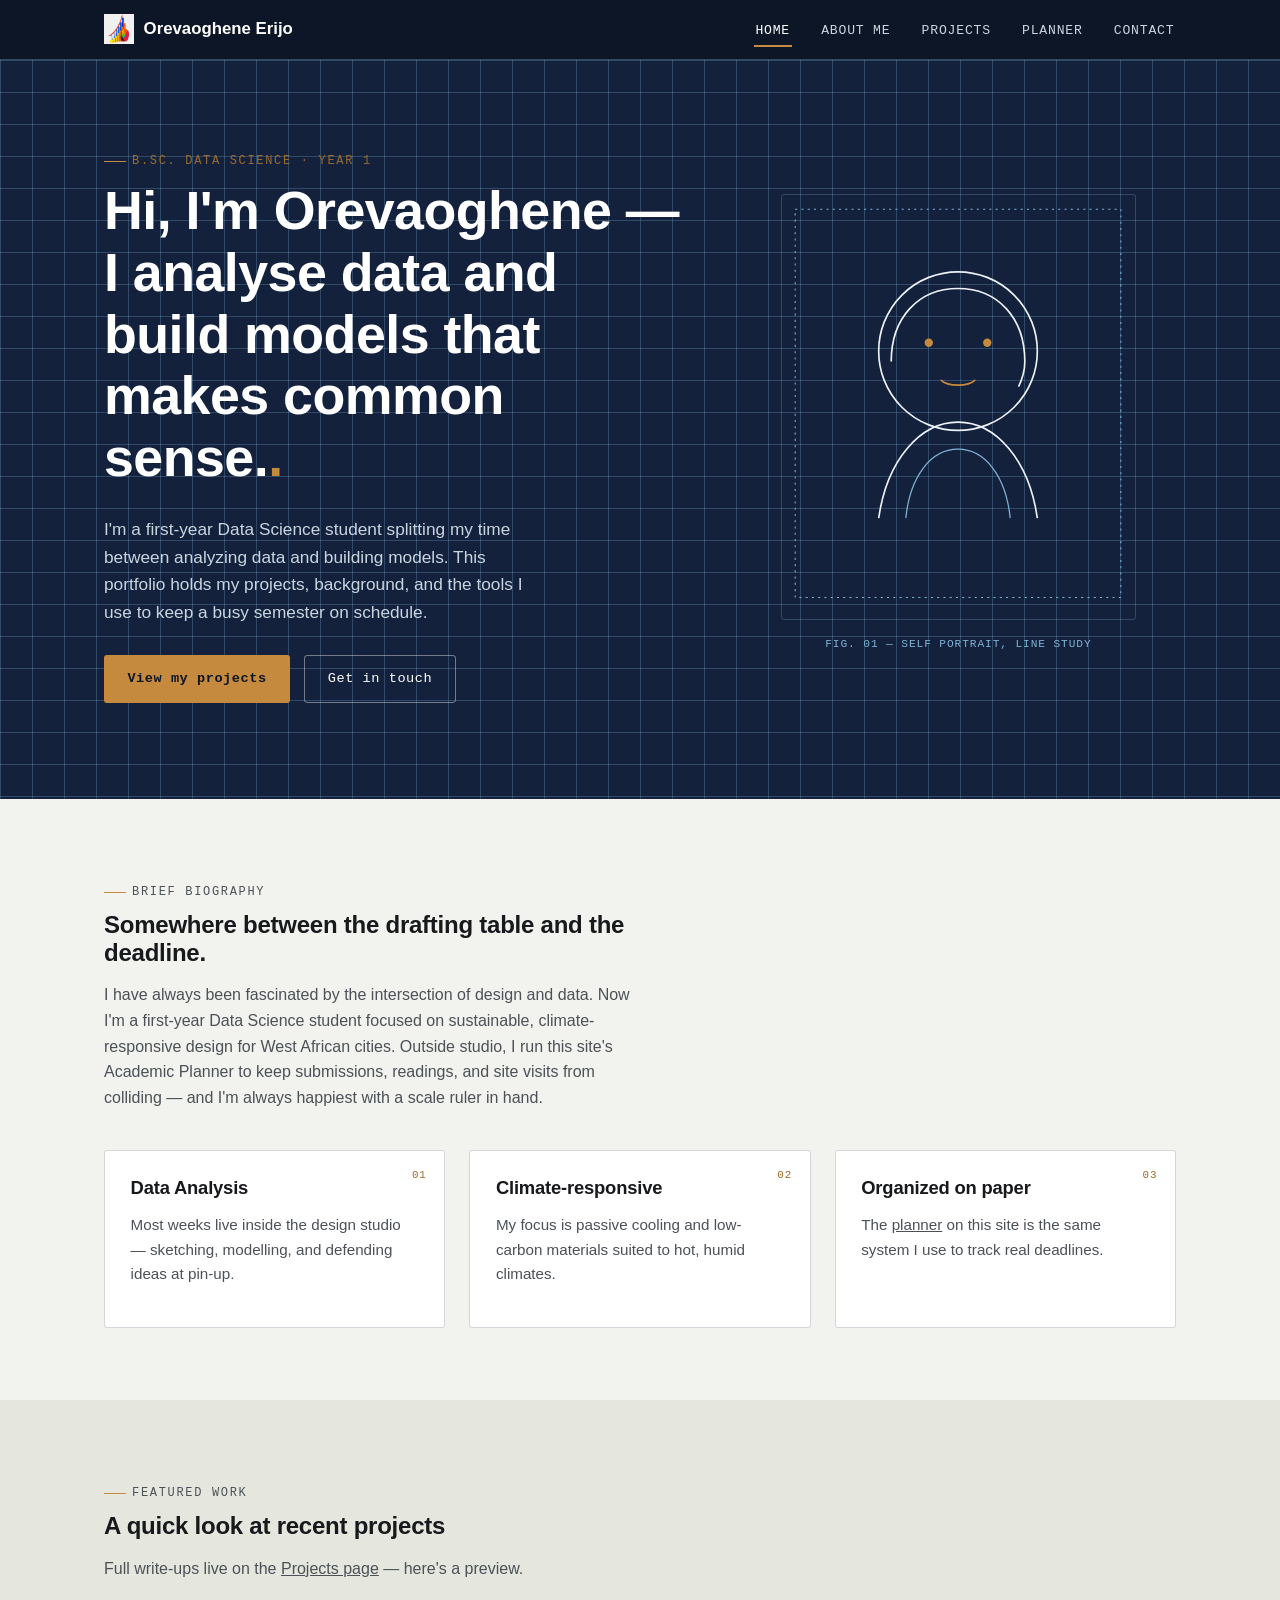
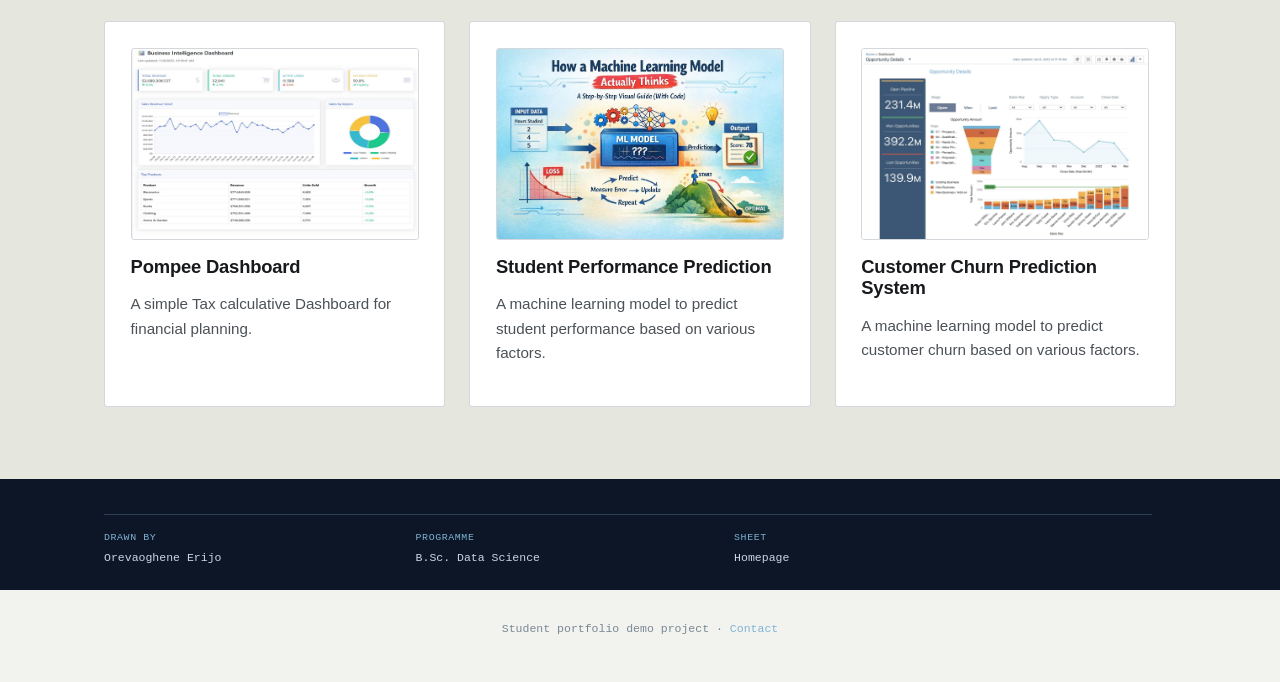
==== commit 56fb7856: "adjusted the grid and image of home page" ====
--- a/index.html
+++ b/index.html
@@ -105,12 +105,15 @@
       <div class="grid-3">
         <div class="card">
           <div class="thumb">
+            <!--
             <svg viewBox="0 0 300 180" xmlns="http://www.w3.org/2000/svg" aria-hidden="true">
               <rect width="300" height="180" fill="#14213D"/>
               <path d="M20 150L90 60L160 150" fill="none" stroke="#7FB3D5" stroke-width="2"/>
               <rect x="30" y="150" width="120" height="4" fill="#C68A3E"/>
               <path d="M170 150V70h90v80" fill="none" stroke="#EDF2F6" stroke-width="2"/>
             </svg>
+            -->
+            <img src="images/tax.jpg" alt="Pompee Dashboard" width="300" height="190">
           </div>
           <h3>Pompee Dashboard</h3>
           <p>A simple Tax calculative Dashboard for financial planning.</p>
@@ -126,7 +129,7 @@
               <line x1="190" y1="40" x2="190" y2="150" stroke="#7FB3D5" stroke-width="1.4"/>
             </svg>
             -->
-            <img src="images/tax.jpg" alt="Pompee Dashboard" width="300" height="190">
+            <img src="images/scps.jpg" alt="Student Performance Prediction" width="300" height="190">
           </div>
           <h3>Student Performance Prediction</h3>
           <p>A machine learning model to predict student performance based on various factors.</p>
@@ -140,15 +143,10 @@
               <path d="M150 40v110M95 95h110" stroke="#7FB3D5" stroke-width="1.4"/>
             </svg>
             -->
-            <img src="images/scps.jpg" alt="Student Performance Prediction" width="300" height="190">
+            <img src="images/ccp.jpg" alt="Customer Churn Prediction System" width="300" height="190">
           </div>
           <h3>Customer Churn Prediction System</h3>
           <p>A machine learning model to predict customer churn based on various factors.</p>
-          <div class="card">
-            <div class="thumb">
-              <img src="images/ccp.jpg" alt="Customer Churn Prediction System" width="300" height="190">
-            </div>
-          </div>
         </div>
       </div>
     </div>
